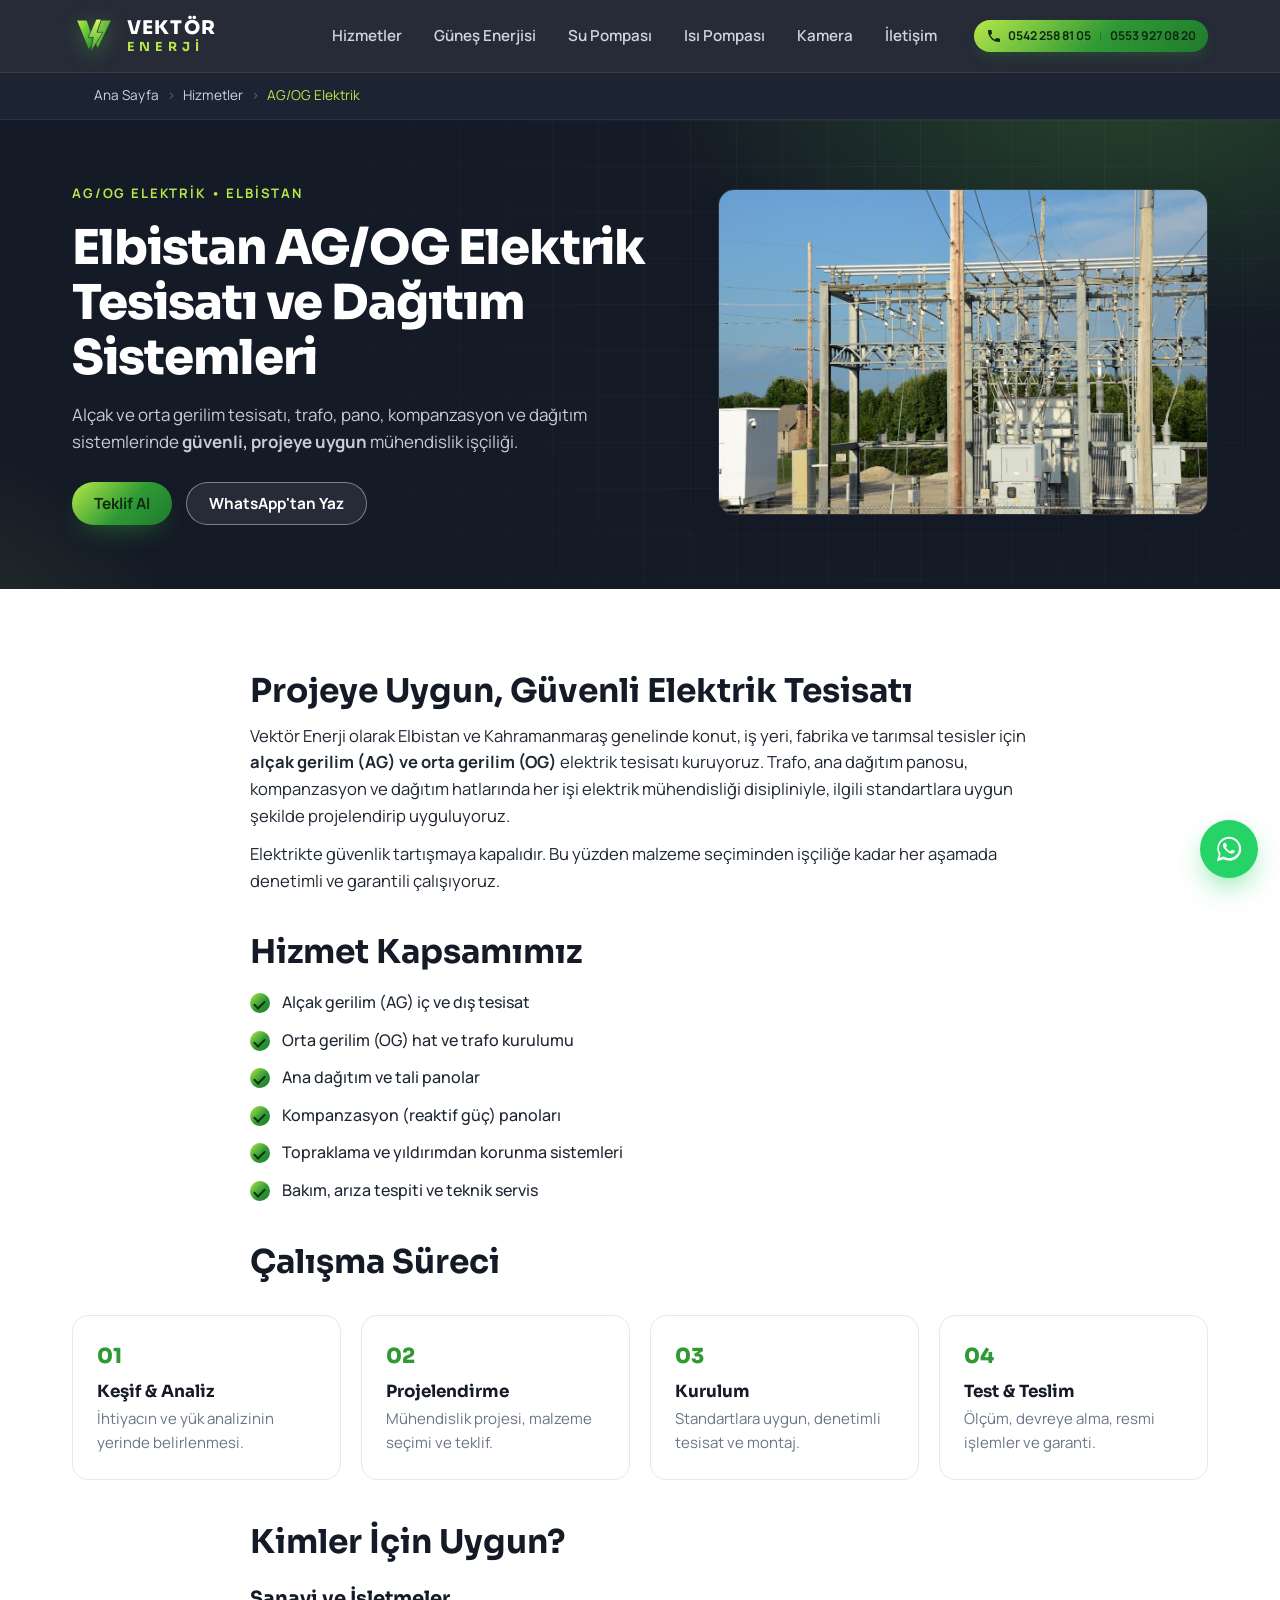
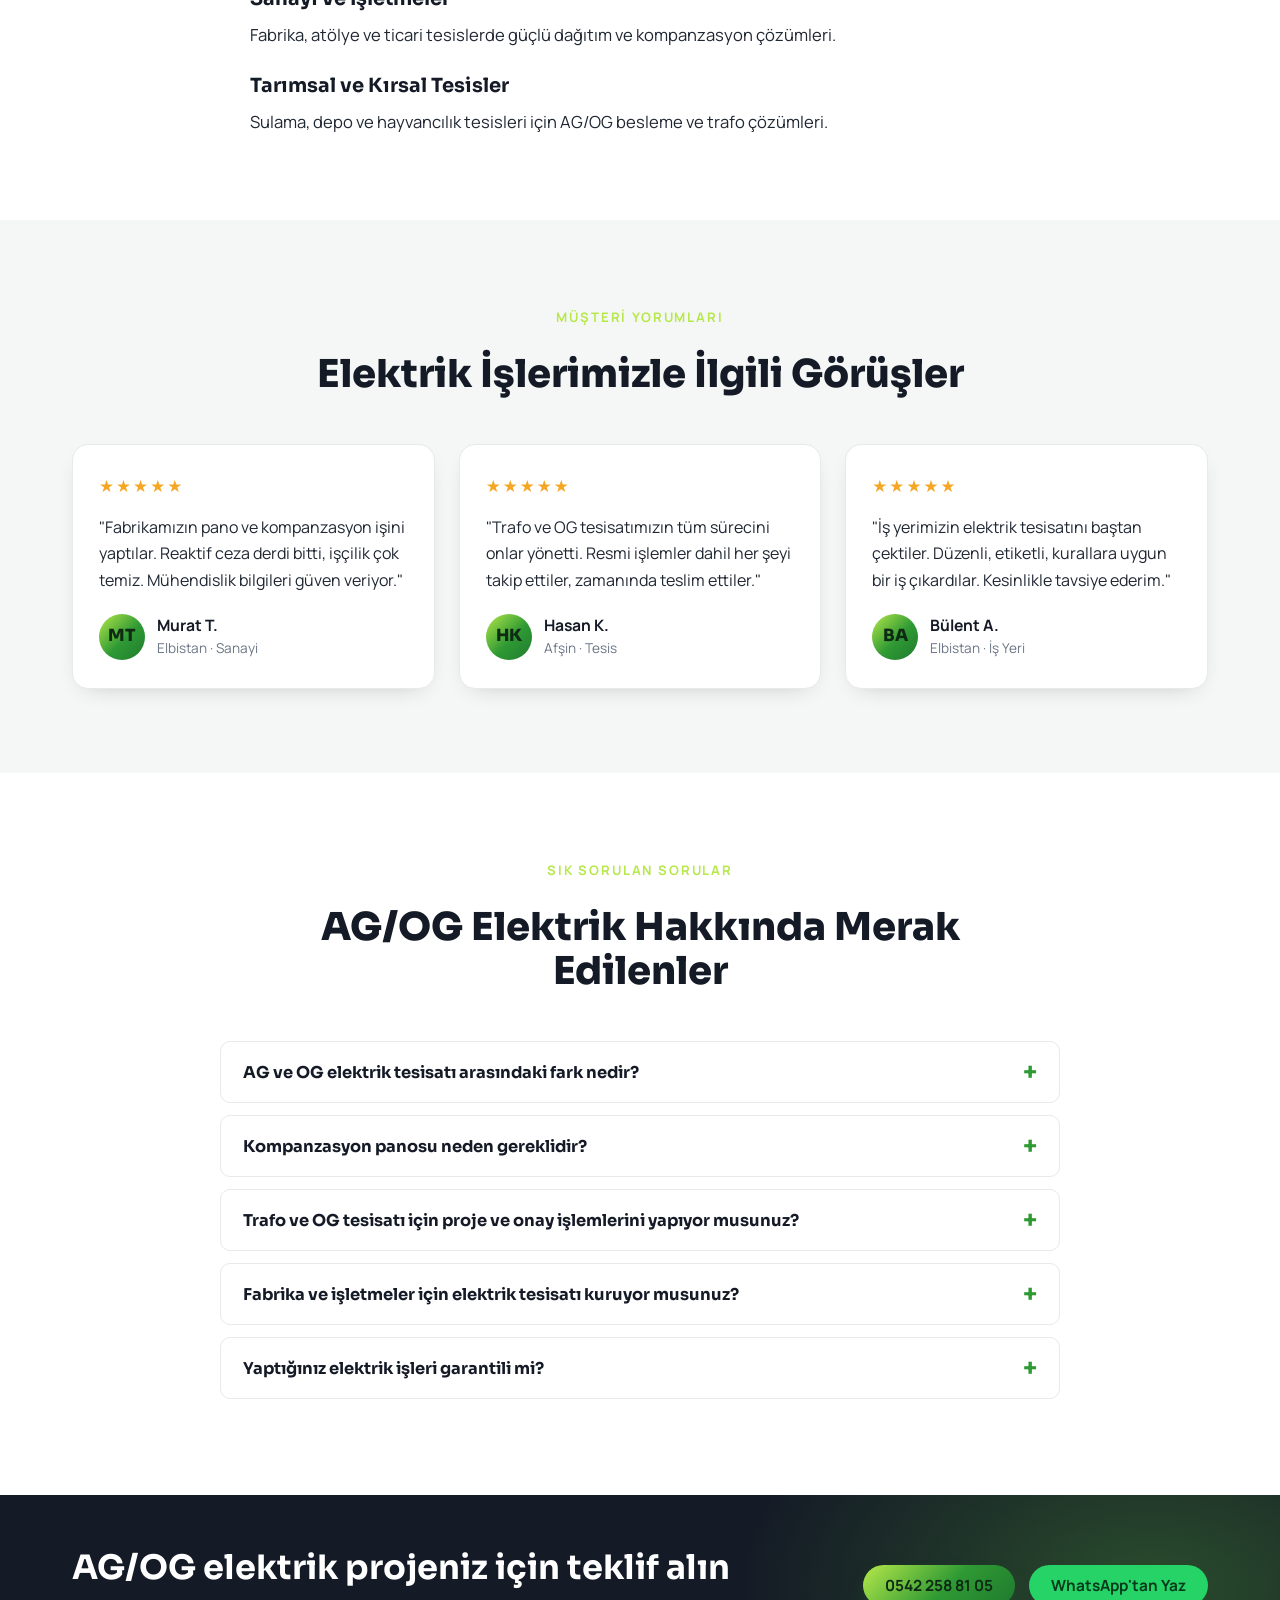
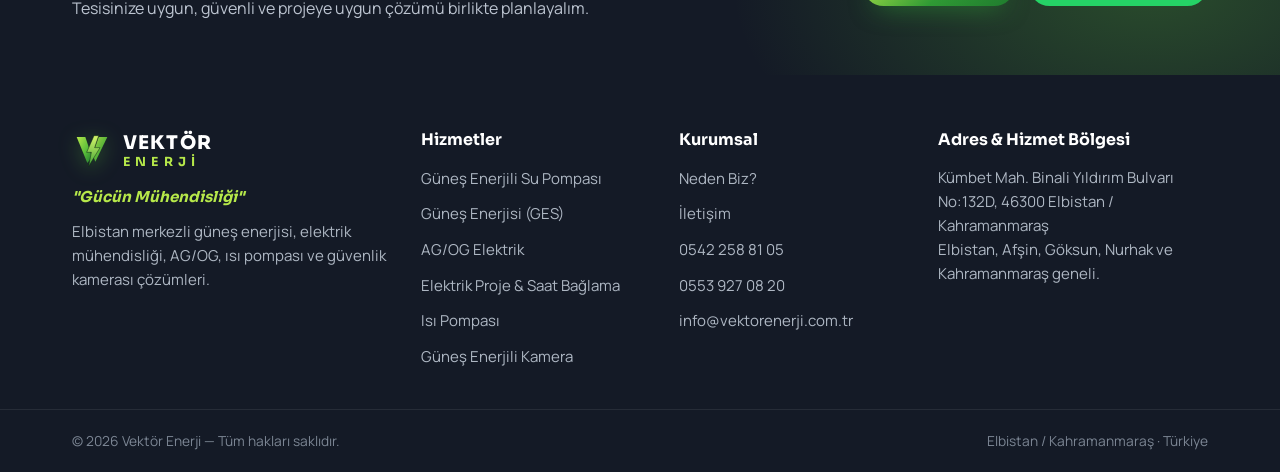
==== ag-og-elektrik-elbistan.html @ 32f835ba "Initial commit" ====
<!DOCTYPE html>
<html lang="tr">
<head>
<meta charset="UTF-8" />
<meta name="viewport" content="width=device-width, initial-scale=1.0" />
<meta name="theme-color" content="#141a26" />

<!-- Primary SEO -->
<title>Elbistan AG/OG Elektrik Tesisatı | Trafo, Pano, Kompanzasyon | Vektör Enerji</title>
<meta name="description" content="Elbistan'da AG/OG (alçak ve orta gerilim) elektrik tesisatı, trafo, pano, kompanzasyon ve dağıtım sistemleri kurulumu. Projeye uygun, güvenli ve denetimli mühendislik işçiliği ☎ 0542 258 81 05" />
<meta name="keywords" content="Elbistan AG OG elektrik, orta gerilim Elbistan, alçak gerilim tesisat, trafo kurulumu Elbistan, kompanzasyon panosu, elektrik panosu Elbistan, Kahramanmaraş elektrik tesisat, dağıtım sistemleri" />
<meta name="robots" content="index, follow, max-image-preview:large" />
<link rel="canonical" href="https://www.vektorenerji.com.tr/ag-og-elektrik-elbistan.html" />

<!-- Geo / Local SEO -->
<meta name="geo.region" content="TR-46" />
<meta name="geo.placename" content="Elbistan, Kahramanmaraş" />
<meta name="geo.position" content="38.2055;37.1959" />
<meta name="ICBM" content="38.2055, 37.1959" />

<!-- Open Graph -->
<meta property="og:type" content="website" />
<meta property="og:locale" content="tr_TR" />
<meta property="og:site_name" content="Vektör Enerji" />
<meta property="og:title" content="Elbistan AG/OG Elektrik Tesisatı | Vektör Enerji" />
<meta property="og:description" content="Alçak ve orta gerilim tesisatı, trafo, pano, kompanzasyon ve dağıtım sistemlerinde güvenli, projeye uygun mühendislik çözümleri — Elbistan." />
<meta property="og:url" content="https://www.vektorenerji.com.tr/ag-og-elektrik-elbistan.html" />
<meta property="og:image" content="https://www.vektorenerji.com.tr/assets/hizmet-agog-elektrik.jpg" />

<!-- Twitter -->
<meta name="twitter:card" content="summary_large_image" />
<meta name="twitter:title" content="Elbistan AG/OG Elektrik Tesisatı | Vektör Enerji" />
<meta name="twitter:description" content="Trafo, pano, kompanzasyon ve dağıtım sistemlerinde güvenli, projeye uygun kurulum." />
<meta name="twitter:image" content="https://www.vektorenerji.com.tr/assets/hizmet-agog-elektrik.jpg" />

<link rel="icon" type="image/svg+xml" href="assets/favicon.svg" />
<link rel="apple-touch-icon" href="assets/favicon.svg" />
<link rel="manifest" href="site.webmanifest" />

<!-- Fonts -->
<link rel="preconnect" href="https://fonts.googleapis.com" />
<link rel="preconnect" href="https://fonts.gstatic.com" crossorigin />
<link href="https://fonts.googleapis.com/css2?family=Manrope:wght@400;500;600;700;800&family=Sora:wght@600;700;800&display=swap" rel="stylesheet" />

<link rel="stylesheet" href="styles.css" />

<!-- Structured Data: Service -->
<script type="application/ld+json">
{
  "@context": "https://schema.org",
  "@type": "Service",
  "serviceType": "AG/OG Elektrik Tesisatı ve Dağıtım Sistemleri",
  "name": "Elbistan AG/OG Elektrik Sistemleri",
  "description": "Alçak ve orta gerilim elektrik tesisatı, trafo, pano, kompanzasyon ve dağıtım sistemlerinde projeye uygun, güvenli ve denetimli kurulum.",
  "url": "https://www.vektorenerji.com.tr/ag-og-elektrik-elbistan.html",
  "areaServed": [
    { "@type": "City", "name": "Elbistan" },
    { "@type": "City", "name": "Afşin" },
    { "@type": "City", "name": "Göksun" },
    { "@type": "AdministrativeArea", "name": "Kahramanmaraş" }
  ],
  "provider": {
    "@type": "ElectricalContractor",
    "name": "Vektör Enerji",
    "telephone": "+905422588105",
    "url": "https://www.vektorenerji.com.tr/",
    "address": {
      "@type": "PostalAddress",
      "streetAddress": "Kümbet Mah. Binali Yıldırım Bulvarı No:132D",
      "addressLocality": "Elbistan",
      "addressRegion": "Kahramanmaraş",
      "postalCode": "46300",
      "addressCountry": "TR"
    }
  }
}
</script>

<!-- Structured Data: Breadcrumb -->
<script type="application/ld+json">
{
  "@context": "https://schema.org",
  "@type": "BreadcrumbList",
  "itemListElement": [
    { "@type": "ListItem", "position": 1, "name": "Ana Sayfa", "item": "https://www.vektorenerji.com.tr/" },
    { "@type": "ListItem", "position": 2, "name": "Hizmetler", "item": "https://www.vektorenerji.com.tr/#hizmetler" },
    { "@type": "ListItem", "position": 3, "name": "AG/OG Elektrik", "item": "https://www.vektorenerji.com.tr/ag-og-elektrik-elbistan.html" }
  ]
}
</script>

<!-- Structured Data: FAQPage -->
<script type="application/ld+json">
{
  "@context": "https://schema.org",
  "@type": "FAQPage",
  "mainEntity": [
    {
      "@type": "Question",
      "name": "AG ve OG elektrik tesisatı arasındaki fark nedir?",
      "acceptedAnswer": { "@type": "Answer", "text": "AG (alçak gerilim) genellikle bina içi ve son kullanıcıya kadar olan tesisatı, OG (orta gerilim) ise trafo ve dağıtım hatları gibi daha yüksek gerilimli sistemleri kapsar. Vektör Enerji her iki alanda da projeye uygun, mevzuata uygun kurulum yapar." }
    },
    {
      "@type": "Question",
      "name": "Kompanzasyon panosu neden gereklidir?",
      "acceptedAnswer": { "@type": "Answer", "text": "Kompanzasyon panosu, reaktif enerji tüketimini düşürerek ceza faturasını önler ve tesisin elektrik verimliliğini artırır. İşletmeler için hem yasal zorunluluk hem de maliyet avantajı sağlar." }
    },
    {
      "@type": "Question",
      "name": "Trafo ve OG tesisatı için proje ve onay işlemlerini yapıyor musunuz?",
      "acceptedAnswer": { "@type": "Answer", "text": "Evet. Mühendislik projesinden malzeme seçimine, kurulumdan resmi onay süreçlerine kadar AG/OG işlerini anahtar teslim olarak yönetiyoruz." }
    },
    {
      "@type": "Question",
      "name": "Fabrika ve işletmeler için elektrik tesisatı kuruyor musunuz?",
      "acceptedAnswer": { "@type": "Answer", "text": "Evet. Fabrika, atölye, tarımsal tesis ve ticari işletmeler için alçak/orta gerilim tesisatı, ana dağıtım panoları ve kompanzasyon sistemlerini projeye uygun şekilde kuruyoruz." }
    },
    {
      "@type": "Question",
      "name": "Yaptığınız elektrik işleri garantili mi?",
      "acceptedAnswer": { "@type": "Answer", "text": "Evet. Tüm işlerimiz ilgili standartlara uygun, denetimli ve garantilidir. Kurulum sonrası periyodik bakım ve teknik servis desteği de sağlıyoruz." }
    }
  ]
}
</script>
</head>
<body>

<a class="skip-link" href="#main">İçeriğe geç</a>

<header class="site-header" id="top">
  <div class="container header-inner">
    <a href="index.html" class="brand" aria-label="Vektör Enerji ana sayfa">
      <img src="assets/logo.svg" alt="Vektör Enerji logo" class="brand-logo" width="44" height="44" />
      <span class="brand-text"><strong>VEKTÖR</strong><span class="brand-accent">ENERJİ</span></span>
    </a>
    <nav class="main-nav" id="nav" aria-label="Ana menü">
      <a href="index.html#hizmetler">Hizmetler</a>
      <a href="gunes-enerjisi-elbistan.html">Güneş Enerjisi</a>
      <a href="gunes-enerjili-su-pompasi-elbistan.html">Su Pompası</a>
      <a href="isi-pompasi-elbistan.html">Isı Pompası</a>
      <a href="gunes-enerjili-kamera-elbistan.html">Kamera</a>
      <a href="index.html#iletisim">İletişim</a>
    </nav>
    <div class="header-phones" aria-label="Telefon numaraları">
      <svg viewBox="0 0 24 24" width="16" height="16" aria-hidden="true"><path fill="currentColor" d="M6.6 10.8c1.4 2.8 3.8 5.1 6.6 6.6l2.2-2.2c.3-.3.7-.4 1-.2 1.2.4 2.4.6 3.7.6.6 0 1 .4 1 1V20c0 .6-.4 1-1 1C10.5 21 3 13.5 3 4c0-.6.4-1 1-1h3.5c.6 0 1 .4 1 1 0 1.3.2 2.5.6 3.7.1.4 0 .8-.3 1z"/></svg>
      <a href="tel:+905422588105">0542 258 81 05</a>
      <span class="phone-sep">|</span>
      <a href="tel:+905539270820">0553 927 08 20</a>
    </div>
    <button class="nav-toggle" id="navToggle" aria-label="Menüyü aç/kapat" aria-expanded="false" aria-controls="nav">
      <span></span><span></span><span></span>
    </button>
  </div>
</header>

<nav class="breadcrumb" aria-label="Sayfa yolu">
  <div class="container">
    <ol>
      <li><a href="index.html">Ana Sayfa</a></li>
      <li><a href="index.html#hizmetler">Hizmetler</a></li>
      <li><span aria-current="page">AG/OG Elektrik</span></li>
    </ol>
  </div>
</nav>

<main id="main">

  <section class="page-hero">
    <div class="hero-bg" aria-hidden="true"></div>
    <div class="container page-hero-inner">
      <div>
        <span class="eyebrow">AG/OG Elektrik • Elbistan</span>
        <h1>Elbistan AG/OG Elektrik Tesisatı ve Dağıtım Sistemleri</h1>
        <p class="lead">Alçak ve orta gerilim tesisatı, trafo, pano, kompanzasyon ve dağıtım sistemlerinde <strong>güvenli, projeye uygun</strong> mühendislik işçiliği.</p>
        <div class="page-hero-actions">
          <a href="index.html#iletisim" class="btn btn-primary">Teklif Al</a>
          <a href="https://wa.me/905422588105" class="btn btn-ghost" target="_blank" rel="noopener">WhatsApp'tan Yaz</a>
        </div>
      </div>
      <div class="page-hero-media">
        <img src="assets/hizmet-agog-elektrik.jpg" alt="Elbistan AG/OG elektrik sistemleri, trafo ve dağıtım hatları" width="600" height="420" loading="eager" />
      </div>
    </div>
  </section>

  <section class="section">
    <div class="container">
      <article class="prose">
        <h2>Projeye Uygun, Güvenli Elektrik Tesisatı</h2>
        <p>Vektör Enerji olarak Elbistan ve Kahramanmaraş genelinde konut, iş yeri, fabrika ve tarımsal tesisler için <strong>alçak gerilim (AG) ve orta gerilim (OG)</strong> elektrik tesisatı kuruyoruz. Trafo, ana dağıtım panosu, kompanzasyon ve dağıtım hatlarında her işi elektrik mühendisliği disipliniyle, ilgili standartlara uygun şekilde projelendirip uyguluyoruz.</p>
        <p>Elektrikte güvenlik tartışmaya kapalıdır. Bu yüzden malzeme seçiminden işçiliğe kadar her aşamada denetimli ve garantili çalışıyoruz.</p>

        <h2>Hizmet Kapsamımız</h2>
        <ul>
          <li>Alçak gerilim (AG) iç ve dış tesisat</li>
          <li>Orta gerilim (OG) hat ve trafo kurulumu</li>
          <li>Ana dağıtım ve tali panolar</li>
          <li>Kompanzasyon (reaktif güç) panoları</li>
          <li>Topraklama ve yıldırımdan korunma sistemleri</li>
          <li>Bakım, arıza tespiti ve teknik servis</li>
        </ul>

        <h2>Çalışma Süreci</h2>
      </article>

      <div class="container" style="padding:0">
        <div class="steps">
          <div class="step"><span class="step-num">01</span><h3>Keşif & Analiz</h3><p>İhtiyacın ve yük analizinin yerinde belirlenmesi.</p></div>
          <div class="step"><span class="step-num">02</span><h3>Projelendirme</h3><p>Mühendislik projesi, malzeme seçimi ve teklif.</p></div>
          <div class="step"><span class="step-num">03</span><h3>Kurulum</h3><p>Standartlara uygun, denetimli tesisat ve montaj.</p></div>
          <div class="step"><span class="step-num">04</span><h3>Test & Teslim</h3><p>Ölçüm, devreye alma, resmi işlemler ve garanti.</p></div>
        </div>
      </div>

      <article class="prose" style="margin-top:44px">
        <h2>Kimler İçin Uygun?</h2>
        <h3>Sanayi ve İşletmeler</h3>
        <p>Fabrika, atölye ve ticari tesislerde güçlü dağıtım ve kompanzasyon çözümleri.</p>
        <h3>Tarımsal ve Kırsal Tesisler</h3>
        <p>Sulama, depo ve hayvancılık tesisleri için AG/OG besleme ve trafo çözümleri.</p>
      </article>
    </div>
  </section>

  <section class="section section-alt">
    <div class="container">
      <header class="section-head">
        <span class="eyebrow">Müşteri Yorumları</span>
        <h2>Elektrik İşlerimizle İlgili Görüşler</h2>
      </header>
      <div class="reviews-grid">
        <div class="review-card">
          <div class="review-stars" aria-label="5 üzerinden 5 yıldız">★★★★★</div>
          <p class="review-text">"Fabrikamızın pano ve kompanzasyon işini yaptılar. Reaktif ceza derdi bitti, işçilik çok temiz. Mühendislik bilgileri güven veriyor."</p>
          <div class="review-author"><span class="review-avatar">MT</span><div><div class="review-name">Murat T.</div><div class="review-role">Elbistan · Sanayi</div></div></div>
        </div>
        <div class="review-card">
          <div class="review-stars" aria-label="5 üzerinden 5 yıldız">★★★★★</div>
          <p class="review-text">"Trafo ve OG tesisatımızın tüm sürecini onlar yönetti. Resmi işlemler dahil her şeyi takip ettiler, zamanında teslim ettiler."</p>
          <div class="review-author"><span class="review-avatar">HK</span><div><div class="review-name">Hasan K.</div><div class="review-role">Afşin · Tesis</div></div></div>
        </div>
        <div class="review-card">
          <div class="review-stars" aria-label="5 üzerinden 5 yıldız">★★★★★</div>
          <p class="review-text">"İş yerimizin elektrik tesisatını baştan çektiler. Düzenli, etiketli, kurallara uygun bir iş çıkardılar. Kesinlikle tavsiye ederim."</p>
          <div class="review-author"><span class="review-avatar">BA</span><div><div class="review-name">Bülent A.</div><div class="review-role">Elbistan · İş Yeri</div></div></div>
        </div>
      </div>
    </div>
  </section>

  <section class="section">
    <div class="container">
      <header class="section-head">
        <span class="eyebrow">Sık Sorulan Sorular</span>
        <h2>AG/OG Elektrik Hakkında Merak Edilenler</h2>
      </header>
      <div class="faq">
        <div class="faq-item">
          <button class="faq-q" aria-expanded="false">AG ve OG elektrik tesisatı arasındaki fark nedir?</button>
          <div class="faq-a"><p>AG (alçak gerilim) genellikle bina içi ve son kullanıcıya kadar olan tesisatı, OG (orta gerilim) ise trafo ve dağıtım hatları gibi daha yüksek gerilimli sistemleri kapsar. Vektör Enerji her iki alanda da projeye uygun, mevzuata uygun kurulum yapar.</p></div>
        </div>
        <div class="faq-item">
          <button class="faq-q" aria-expanded="false">Kompanzasyon panosu neden gereklidir?</button>
          <div class="faq-a"><p>Kompanzasyon panosu, reaktif enerji tüketimini düşürerek ceza faturasını önler ve tesisin elektrik verimliliğini artırır. İşletmeler için hem yasal zorunluluk hem de maliyet avantajı sağlar.</p></div>
        </div>
        <div class="faq-item">
          <button class="faq-q" aria-expanded="false">Trafo ve OG tesisatı için proje ve onay işlemlerini yapıyor musunuz?</button>
          <div class="faq-a"><p>Evet. Mühendislik projesinden malzeme seçimine, kurulumdan resmi onay süreçlerine kadar AG/OG işlerini anahtar teslim olarak yönetiyoruz.</p></div>
        </div>
        <div class="faq-item">
          <button class="faq-q" aria-expanded="false">Fabrika ve işletmeler için elektrik tesisatı kuruyor musunuz?</button>
          <div class="faq-a"><p>Evet. Fabrika, atölye, tarımsal tesis ve ticari işletmeler için alçak/orta gerilim tesisatı, ana dağıtım panoları ve kompanzasyon sistemlerini projeye uygun şekilde kuruyoruz.</p></div>
        </div>
        <div class="faq-item">
          <button class="faq-q" aria-expanded="false">Yaptığınız elektrik işleri garantili mi?</button>
          <div class="faq-a"><p>Evet. Tüm işlerimiz ilgili standartlara uygun, denetimli ve garantilidir. Kurulum sonrası periyodik bakım ve teknik servis desteği de sağlıyoruz.</p></div>
        </div>
      </div>
    </div>
  </section>

  <section class="cta-band">
    <div class="container cta-inner">
      <div>
        <h2>AG/OG elektrik projeniz için teklif alın</h2>
        <p>Tesisinize uygun, güvenli ve projeye uygun çözümü birlikte planlayalım.</p>
      </div>
      <div class="cta-actions">
        <a href="tel:+905422588105" class="btn btn-primary">0542 258 81 05</a>
        <a href="https://wa.me/905422588105" class="btn btn-wa" target="_blank" rel="noopener">WhatsApp'tan Yaz</a>
      </div>
    </div>
  </section>

</main>

<footer class="site-footer">
  <div class="container footer-grid">
    <div class="footer-brand">
      <a href="index.html" class="brand">
        <img src="assets/logo.svg" alt="Vektör Enerji logo" class="brand-logo" width="40" height="40" />
        <span class="brand-text"><strong>VEKTÖR</strong><span class="brand-accent">ENERJİ</span></span>
      </a>
      <p class="footer-slogan">"Gücün Mühendisliği"</p>
      <p>Elbistan merkezli güneş enerjisi, elektrik mühendisliği, AG/OG, ısı pompası ve güvenlik kamerası çözümleri.</p>
    </div>
    <div class="footer-col">
      <h4>Hizmetler</h4>
      <ul>
        <li><a href="gunes-enerjili-su-pompasi-elbistan.html">Güneş Enerjili Su Pompası</a></li>
        <li><a href="gunes-enerjisi-elbistan.html">Güneş Enerjisi (GES)</a></li>
        <li><a href="ag-og-elektrik-elbistan.html">AG/OG Elektrik</a></li>
        <li><a href="elektrik-proje-cizimi-elbistan.html">Elektrik Proje & Saat Bağlama</a></li>
        <li><a href="isi-pompasi-elbistan.html">Isı Pompası</a></li>
        <li><a href="gunes-enerjili-kamera-elbistan.html">Güneş Enerjili Kamera</a></li>
      </ul>
    </div>
    <div class="footer-col">
      <h4>Kurumsal</h4>
      <ul>
        <li><a href="index.html#neden-biz">Neden Biz?</a></li>
        <li><a href="index.html#iletisim">İletişim</a></li>
        <li><a href="tel:+905422588105">0542 258 81 05</a></li>
        <li><a href="tel:+905539270820">0553 927 08 20</a></li>
        <li><a href="mailto:info@vektorenerji.com.tr">info@vektorenerji.com.tr</a></li>
      </ul>
    </div>
    <div class="footer-col">
      <h4>Adres & Hizmet Bölgesi</h4>
      <p>Kümbet Mah. Binali Yıldırım Bulvarı No:132D, 46300 Elbistan / Kahramanmaraş</p>
      <p>Elbistan, Afşin, Göksun, Nurhak ve Kahramanmaraş geneli.</p>
    </div>
  </div>
  <div class="footer-bottom">
    <div class="container">
      <p>© <span id="year"></span> Vektör Enerji — Tüm hakları saklıdır.</p>
      <p>Elbistan / Kahramanmaraş · Türkiye</p>
    </div>
  </div>
</footer>

<a href="https://wa.me/905422588105" class="wa-float" target="_blank" rel="noopener" aria-label="WhatsApp ile iletişime geç">
  <svg viewBox="0 0 32 32" width="30" height="30" aria-hidden="true"><path fill="#fff" d="M16 3C9 3 3.5 8.5 3.5 15.5c0 2.3.6 4.4 1.7 6.3L3 29l7.4-2.1c1.8 1 3.9 1.5 6.1 1.5 7 0 12.5-5.5 12.5-12.5S23 3 16 3zm0 22.7c-1.9 0-3.7-.5-5.3-1.5l-.4-.2-4.4 1.2 1.2-4.3-.3-.4c-1-1.6-1.6-3.5-1.6-5.5C5.4 9.6 10.1 5 16 5s10.6 4.6 10.6 10.5S21.9 25.7 16 25.7zm5.8-7.8c-.3-.2-1.9-.9-2.2-1-.3-.1-.5-.2-.7.2-.2.3-.8 1-1 1.2-.2.2-.4.2-.7.1-.3-.2-1.4-.5-2.6-1.6-1-.9-1.6-1.9-1.8-2.3-.2-.3 0-.5.1-.7l.5-.6c.2-.2.2-.3.3-.5.1-.2 0-.4 0-.6 0-.2-.7-1.7-1-2.3-.3-.6-.5-.5-.7-.5h-.6c-.2 0-.5.1-.8.4-.3.3-1 1-1 2.5s1.1 2.9 1.2 3.1c.2.2 2.1 3.3 5.2 4.6 2.6 1.1 3.1.9 3.7.8.6-.1 1.9-.8 2.2-1.5.3-.7.3-1.4.2-1.5-.1-.2-.3-.2-.6-.4z"/></svg>
</a>

<script src="script.js" defer></script>
</body>
</html>
---- styles.css ----
/* ===== Vektör Enerji — Kurumsal Web Sitesi ===== */
:root{
  --green-1:#b6e84a;   /* lime */
  --green-2:#5bbf3a;
  --green-3:#2f9a34;
  --green-4:#1f7a2e;   /* deep */
  --ink:#141a26;       /* dark navy/charcoal */
  --ink-2:#1c2433;
  --ink-3:#27303f;
  --muted:#6b7585;
  --text:#1f2733;
  --bg:#ffffff;
  --bg-soft:#f5f7f6;
  --line:#e6eae8;
  --white:#ffffff;
  --radius:16px;
  --radius-sm:10px;
  --shadow:0 18px 50px -22px rgba(20,26,38,.35);
  --shadow-sm:0 8px 24px -14px rgba(20,26,38,.3);
  --grad:linear-gradient(135deg,var(--green-1),var(--green-3) 55%,var(--green-4));
  --max:1180px;
  --t:.25s cubic-bezier(.4,0,.2,1);
}

*{box-sizing:border-box;margin:0;padding:0}
html{scroll-behavior:smooth;scroll-padding-top:84px;-webkit-text-size-adjust:100%}
body{
  font-family:'Manrope',system-ui,-apple-system,Segoe UI,Roboto,sans-serif;
  color:var(--text);background:var(--bg);line-height:1.6;
  -webkit-font-smoothing:antialiased;overflow-x:hidden;
}
h1,h2,h3,h4{font-family:'Sora','Manrope',sans-serif;line-height:1.15;color:var(--ink);font-weight:700}
img{max-width:100%;display:block}
a{color:inherit;text-decoration:none}
.container{width:100%;max-width:var(--max);margin:0 auto;padding:0 22px}
.grad{background:var(--grad);-webkit-background-clip:text;background-clip:text;color:transparent}

.skip-link{position:absolute;left:-999px;top:0;background:var(--ink);color:#fff;padding:10px 16px;z-index:1000;border-radius:0 0 8px 0}
.skip-link:focus{left:0}

/* ===== Buttons ===== */
.btn{
  display:inline-flex;align-items:center;justify-content:center;gap:8px;
  font-weight:700;font-size:.96rem;padding:13px 22px;border-radius:999px;
  cursor:pointer;border:0;transition:transform var(--t),box-shadow var(--t),background var(--t);
  white-space:nowrap;line-height:1;
}
.btn:hover{transform:translateY(-2px)}
.btn-primary{background:var(--grad);color:#0e2b14;box-shadow:0 12px 26px -12px rgba(47,154,52,.7)}
.btn-primary:hover{box-shadow:0 16px 32px -12px rgba(47,154,52,.85)}
.btn-ghost{background:rgba(255,255,255,.08);color:#fff;border:1.5px solid rgba(255,255,255,.4)}
.btn-ghost:hover{background:rgba(255,255,255,.16)}
.btn-ghost-dark{background:transparent;color:var(--ink);border:1.5px solid var(--line)}
.btn-ghost-dark:hover{border-color:var(--green-3);color:var(--green-4)}
.btn-wa{background:#25d366;color:#073b1c}
.btn-block{width:100%}
.btn-phone{background:var(--grad);color:#0e2b14;padding:11px 18px;font-size:.9rem}

/* ===== Header ===== */
.site-header{
  position:sticky;top:0;z-index:100;background:rgba(20,26,38,.92);
  backdrop-filter:saturate(140%) blur(12px);border-bottom:1px solid rgba(255,255,255,.08);
}
.header-inner{display:flex;align-items:center;gap:18px;height:72px}
.brand{display:flex;align-items:center;gap:11px}
.brand-logo{filter:drop-shadow(0 4px 10px rgba(91,191,58,.35))}
.brand-text{display:flex;flex-direction:column;line-height:1;font-family:'Sora',sans-serif}
.brand-text strong{color:#fff;font-size:1.18rem;letter-spacing:.06em;font-weight:800}
.brand-accent{color:var(--green-1);font-size:.78rem;letter-spacing:.42em;font-weight:700;margin-top:3px}
.main-nav{display:flex;gap:6px;margin-left:auto}
.main-nav a{color:#cdd4df;padding:9px 13px;border-radius:8px;font-weight:600;font-size:.95rem;transition:color var(--t),background var(--t)}
.main-nav a:hover{color:#fff;background:rgba(255,255,255,.08)}
.header-phones {
  display: inline-flex;
  align-items: center;
  gap: 6px;
  background: var(--grad);
  color: #0e2b14;
  padding: 8px 12px;
  border-radius: 999px;
  font-weight: 700;
  font-size: 0.76rem;
  line-height: 1.2;
  margin-left: 6px;
  box-shadow: 0 6px 16px -6px rgba(47, 154, 52, 0.4);
  animation: pulse-lime 2s infinite;
  transition: transform var(--t);
  white-space: nowrap;
}
.header-phones:hover {
  animation: none;
  transform: translateY(-2px);
}
.header-phones svg {
  flex-shrink: 0;
  color: #0e2b14;
}
.header-phones a {
  color: #0e2b14;
  transition: opacity 0.2s;
}
.header-phones a:hover {
  opacity: 0.7;
}
.header-phones .phone-sep {
  opacity: 0.35;
  font-weight: 400;
  margin: 0 2px;
}
.nav-toggle{display:none;flex-direction:column;gap:5px;background:none;border:0;cursor:pointer;padding:8px;margin-left:auto}
.nav-toggle span{width:26px;height:3px;background:#fff;border-radius:3px;transition:var(--t)}
.nav-toggle.open span:nth-child(1){transform:translateY(8px) rotate(45deg)}
.nav-toggle.open span:nth-child(2){opacity:0}
.nav-toggle.open span:nth-child(3){transform:translateY(-8px) rotate(-45deg)}

/* ===== Hero ===== */
.hero{position:relative;background:var(--ink);color:#fff;overflow:hidden}
.hero-bg{position:absolute;inset:0;background:
  radial-gradient(900px 500px at 85% -10%,rgba(91,191,58,.28),transparent 60%),
  radial-gradient(700px 500px at -10% 110%,rgba(182,232,74,.16),transparent 55%);
  z-index:0}
.hero-bg::after{content:"";position:absolute;inset:0;
  background-image:linear-gradient(rgba(255,255,255,.04) 1px,transparent 1px),linear-gradient(90deg,rgba(255,255,255,.04) 1px,transparent 1px);
  background-size:46px 46px;mask:radial-gradient(circle at 70% 30%,#000,transparent 75%)}
.hero-inner{position:relative;z-index:1;display:grid;grid-template-columns:1.15fr .85fr;gap:48px;align-items:center;padding:74px 22px 84px}
.eyebrow{display:inline-block;color:var(--green-1);font-weight:700;font-size:.82rem;letter-spacing:.14em;text-transform:uppercase;margin-bottom:16px}
.hero h1{font-size:clamp(2rem,4.6vw,3.4rem);font-weight:800;color:#fff;letter-spacing:-.02em}
.hero .lead{margin-top:18px;font-size:1.08rem;color:#c5cdd9;max-width:620px}
.hero-actions{display:flex;gap:14px;margin-top:28px;flex-wrap:wrap}
.hero-trust{list-style:none;display:flex;gap:26px;margin-top:38px;flex-wrap:wrap}
.hero-trust li{display:flex;flex-direction:column}
.hero-trust strong{color:var(--green-1);font-size:1.15rem;font-family:'Sora',sans-serif}
.hero-trust span{color:#9aa4b2;font-size:.86rem}
/* ===== Hero Card with Rotating Border ===== */
.hero-card {
  position: relative;
  padding: 4px; /* border thickness */
  border-radius: calc(var(--radius) + 4px);
  overflow: hidden;
  z-index: 1;
  background: rgba(255, 255, 255, 0.03);
  box-shadow: 0 20px 40px -20px rgba(182, 232, 74, 0.25), var(--shadow);
}
.hero-card::before {
  content: "";
  position: absolute;
  z-index: -2;
  left: -50%;
  top: -50%;
  width: 200%;
  height: 200%;
  background: conic-gradient(
    transparent,
    transparent 50%,
    var(--green-1) 80%,
    var(--green-2) 100%
  );
  animation: border-rotate 4s linear infinite;
}
.hero-card::after {
  content: "";
  position: absolute;
  z-index: -1;
  left: 4px;
  top: 4px;
  width: calc(100% - 8px);
  height: calc(100% - 8px);
  background: var(--ink); /* matches hero section background */
  border-radius: var(--radius);
}
.hero-card img {
  display: block;
  width: 100%;
  height: auto;
  aspect-ratio: 727/671;
  object-fit: cover;
  border-radius: var(--radius);
  border: none;
  transition: transform 0.5s ease;
}
.hero-card:hover img {
  transform: scale(1.02);
}
@keyframes border-rotate {
  100% {
    transform: rotate(360deg);
  }
}


/* ===== Values ===== */
.values{background:var(--ink-2);padding:0}
.values-grid{display:grid;grid-template-columns:repeat(3,1fr);gap:0}
.value{padding:34px 26px;text-align:center;color:#fff;border-left:1px solid rgba(255,255,255,.07)}
.value:first-child{border-left:0}
.value svg{width:38px;height:38px;color:var(--green-1);margin-bottom:12px}
.value h3{color:#fff;font-size:1.15rem}
.value p{color:#a7b0be;font-size:.94rem;margin-top:6px}

/* ===== Sections ===== */
.section{padding:84px 0}
.section-alt{background:var(--bg-soft)}
.section-head{max-width:740px;margin:0 auto 48px;text-align:center}
.section-head h2{font-size:clamp(1.6rem,3.4vw,2.4rem);font-weight:800;margin-top:8px}
.section-head p{color:var(--muted);margin-top:14px;font-size:1.04rem}

/* ===== Cards ===== */
.cards{display:grid;grid-template-columns:repeat(3,1fr);gap:24px}
.card{
  background:var(--white);border:1px solid var(--line);border-radius:var(--radius);
  transition:transform var(--t),box-shadow var(--t),border-color var(--t);
  position:relative;overflow:hidden;display:flex;flex-direction:column;
}
.card:hover{transform:translateY(-6px);box-shadow:var(--shadow);border-color:transparent}
.card-media{position:relative;aspect-ratio:16/10;overflow:hidden;background:var(--ink-2)}
.card-media img{width:100%;height:100%;object-fit:cover;transition:transform .5s ease}
.card:hover .card-media img{transform:scale(1.07)}
.card-media::after{content:"";position:absolute;inset:0;background:linear-gradient(to top,rgba(20,26,38,.45),transparent 45%)}
.card-ic{position:absolute;z-index:2;bottom:14px;left:16px;width:48px;height:48px;border-radius:13px;background:var(--grad);display:grid;place-items:center;box-shadow:0 8px 20px -8px rgba(0,0,0,.6)}
.card-ic svg{width:26px;height:26px;color:#0e2b14}
.card-body{padding:22px 24px 26px;display:flex;flex-direction:column;flex:1}
.card h3{font-size:1.16rem}
.card p{color:var(--muted);margin-top:9px;font-size:.96rem;flex:1}
.card-link{display:inline-block;margin-top:16px;color:var(--green-4);font-weight:700;font-size:.95rem;align-self:flex-start}
.card-link:hover{color:var(--green-3)}
.card-feature{border-color:transparent;box-shadow:0 0 0 2px var(--green-2)}
.card-badge{position:absolute;z-index:2;top:14px;right:14px;background:var(--grad);color:#0e2b14;font-weight:800;font-size:.72rem;letter-spacing:.04em;padding:6px 11px;border-radius:999px;text-transform:uppercase;box-shadow:0 6px 16px -6px rgba(0,0,0,.4)}
/* Ürün görselleri (beyaz zeminli paket görseller) */
.split-media img.product-shot{background:#fff;padding:30px;object-fit:contain;aspect-ratio:1/1;max-width:480px;margin:0 auto}

/* ===== Split sections ===== */
.split{display:grid;grid-template-columns:1fr 1fr;gap:54px;align-items:center}
.split.reverse .split-media{order:2}
.split-media img{border-radius:var(--radius);box-shadow:var(--shadow);width:100%;height:auto;object-fit:cover}
.split-content h2{font-size:clamp(1.6rem,3.2vw,2.3rem);font-weight:800;margin-top:8px}
.split-content p{color:var(--muted);margin-top:14px;font-size:1.03rem}
.ticks{list-style:none;margin:22px 0 28px;display:grid;gap:12px}
.ticks li{position:relative;padding-left:32px;color:var(--text);font-weight:500}
.ticks li::before{content:"";position:absolute;left:0;top:3px;width:20px;height:20px;border-radius:50%;background:var(--grad)}
.ticks li::after{content:"";position:absolute;left:6px;top:8px;width:5px;height:9px;border:solid #0e2b14;border-width:0 2px 2px 0;transform:rotate(45deg)}
.accent-box{display:grid;place-items:center}
.stat-card{background:var(--ink);color:#fff;border-radius:var(--radius);padding:44px 38px;box-shadow:var(--shadow);width:100%;position:relative;overflow:hidden}
.stat-card::before{content:"";position:absolute;inset:0;background:radial-gradient(400px 280px at 110% -20%,rgba(91,191,58,.35),transparent 60%)}
.stat-card>*{position:relative}
.stat-num{font-family:'Sora',sans-serif;font-size:2.4rem;font-weight:800;background:var(--grad);-webkit-background-clip:text;background-clip:text;color:transparent;display:block}
.stat-label{color:#c5cdd9;font-weight:600;display:block;margin-top:4px}
.stat-divider{height:1px;background:rgba(255,255,255,.14);margin:22px 0}
.stat-card p{color:#aeb7c3;font-size:.98rem}

/* ===== Why ===== */
.why-grid{display:grid;grid-template-columns:repeat(4,1fr);gap:22px}
.why{padding:28px 24px;border:1px solid var(--line);border-radius:var(--radius);background:var(--white);transition:transform var(--t),box-shadow var(--t)}
.why:hover{transform:translateY(-5px);box-shadow:var(--shadow-sm)}
.why-num{font-family:'Sora',sans-serif;font-weight:800;font-size:1.4rem;color:var(--green-3)}
.why h3{font-size:1.1rem;margin:10px 0 6px}
.why p{color:var(--muted);font-size:.95rem}

/* ===== CTA band ===== */
.cta-band{background:var(--ink);color:#fff;position:relative;overflow:hidden}
.cta-band::before{content:"";position:absolute;inset:0;background:radial-gradient(700px 400px at 90% 50%,rgba(91,191,58,.3),transparent 60%)}
.cta-inner{position:relative;display:flex;align-items:center;justify-content:space-between;gap:30px;padding:54px 22px;flex-wrap:wrap}
.cta-inner h2{color:#fff;font-size:clamp(1.5rem,3vw,2.1rem)}
.cta-inner p{color:#bcc4d0;margin-top:8px}
.cta-actions{display:flex;gap:14px;flex-wrap:wrap}

/* ===== Contact ===== */
.contact-grid{display:grid;grid-template-columns:1fr 1.1fr;gap:40px;align-items:start}
.contact-list{list-style:none;display:grid;gap:22px}
.contact-list li{display:flex;gap:14px;align-items:flex-start}
.ci-ic{font-size:1.3rem;width:46px;height:46px;border-radius:12px;background:var(--bg-soft);display:grid;place-items:center;flex-shrink:0}
.contact-list a:hover{color:var(--green-4)}
.contact-cta{display:flex;gap:12px;margin-top:28px;flex-wrap:wrap}
.contact-form{background:var(--white);border:1px solid var(--line);border-radius:var(--radius);padding:30px;box-shadow:var(--shadow-sm)}
.field{margin-bottom:16px}
.field label{display:block;font-weight:600;font-size:.9rem;margin-bottom:7px;color:var(--ink)}
.field input,.field select,.field textarea{
  width:100%;padding:12px 14px;border:1.5px solid var(--line);border-radius:var(--radius-sm);
  font-family:inherit;font-size:.97rem;color:var(--text);background:#fbfcfb;transition:border-color var(--t),box-shadow var(--t);
}
.field input:focus,.field select:focus,.field textarea:focus{outline:0;border-color:var(--green-3);box-shadow:0 0 0 3px rgba(91,191,58,.15)}
.field textarea{resize:vertical}
.form-note{font-size:.82rem;color:var(--muted);text-align:center;margin-top:12px}
.map-wrap{margin-top:46px;border-radius:var(--radius);overflow:hidden;box-shadow:var(--shadow-sm);border:1px solid var(--line)}
.map-wrap iframe{display:block;filter:grayscale(.15)}

/* ===== Footer ===== */
.site-footer{background:var(--ink);color:#aeb7c3}
.footer-grid{display:grid;grid-template-columns:1.4fr 1fr 1fr 1.2fr;gap:34px;padding:56px 22px 40px}
.footer-brand .brand{margin-bottom:14px}
.footer-slogan{color:var(--green-1);font-weight:700;font-style:italic;margin-bottom:10px;font-family:'Sora',sans-serif}
.footer-brand p{font-size:.94rem;max-width:320px}
.footer-col h4{color:#fff;font-size:1rem;margin-bottom:16px}
.footer-col ul{list-style:none;display:grid;gap:10px}
.footer-col a{font-size:.94rem;transition:color var(--t)}
.footer-col a:hover{color:var(--green-1)}
.footer-col p{font-size:.94rem}
.footer-tags{margin-top:12px;font-size:.82rem;color:#7c8694}
.footer-bottom{border-top:1px solid rgba(255,255,255,.08)}
.footer-bottom .container{display:flex;justify-content:space-between;gap:14px;padding:20px 22px;flex-wrap:wrap}
.footer-bottom p{font-size:.86rem;color:#7c8694}

/* ===== WhatsApp float ===== */
.wa-float{position:fixed;right:22px;bottom:22px;width:58px;height:58px;border-radius:50%;background:#25d366;display:grid;place-items:center;box-shadow:0 12px 30px -8px rgba(37,211,102,.7);z-index:90;transition:transform var(--t)}
.wa-float:hover{transform:scale(1.08)}

/* ===== Reveal animation ===== */
.reveal{opacity:0;transform:translateY(26px);transition:opacity .6s ease,transform .6s ease}
.reveal.in{opacity:1;transform:none}

/* ===== Ticker Section ===== */
.ticker-section {
  background: var(--bg-soft);
  border-top: 1px solid var(--line);
  border-bottom: 1px solid var(--line);
  padding: 16px 0;
  overflow: hidden;
  position: relative;
  z-index: 10;
  box-shadow: 0 4px 30px rgba(20, 26, 38, 0.02);
}
.ticker-wrap {
  width: 100%;
  overflow: hidden;
  position: relative;
}
/* Fade gradients on edges using var(--bg-soft) */
.ticker-wrap::before,
.ticker-wrap::after {
  content: "";
  position: absolute;
  top: 0;
  bottom: 0;
  width: 120px;
  z-index: 5;
  pointer-events: none;
}
.ticker-wrap::before {
  left: 0;
  background: linear-gradient(to right, var(--bg-soft) 0%, rgba(245, 247, 246, 0) 100%);
}
.ticker-wrap::after {
  right: 0;
  background: linear-gradient(to left, var(--bg-soft) 0%, rgba(245, 247, 246, 0) 100%);
}
@media (max-width: 768px) {
  .ticker-wrap::before,
  .ticker-wrap::after {
    width: 50px;
  }
}
.ticker-track {
  display: flex;
  width: max-content;
  align-items: center;
  animation: ticker-slide 32s linear infinite;
}
.ticker-track:hover {
  animation-play-state: paused;
}
.ticker-group {
  display: flex;
  align-items: center;
  flex-shrink: 0;
}
.ticker-item {
  display: flex;
  align-items: center;
  gap: 10px;
  padding: 0 24px;
  font-family: 'Manrope', sans-serif;
  font-weight: 700;
  font-size: 0.96rem;
  color: var(--ink);
  white-space: nowrap;
}
.ticker-icon {
  width: 20px;
  height: 20px;
  color: #ff5e36; /* Orange-red color as in the user's reference image */
  flex-shrink: 0;
  stroke-width: 2.2px;
  transition: transform 0.25s ease;
}
.ticker-item:hover .ticker-icon {
  transform: scale(1.15);
}
.ticker-dot {
  width: 6px;
  height: 6px;
  background-color: var(--green-2);
  border-radius: 50%;
  margin: 0 10px;
  flex-shrink: 0;
  opacity: 0.8;
}

/* ===== Top Ticker (Dark Theme) ===== */
.top-ticker {
  background: #18202d; /* Sleek dark navy matching the brand colors */
  border-bottom: 1px solid rgba(255, 255, 255, 0.06);
  padding: 10px 0;
  overflow: hidden;
  position: relative;
  z-index: 10;
}
.top-ticker .ticker-wrap::before,
.top-ticker .ticker-wrap::after {
  content: "";
  position: absolute;
  top: 0;
  bottom: 0;
  width: 120px;
  z-index: 5;
  pointer-events: none;
}
.top-ticker .ticker-wrap::before {
  left: 0;
  background: linear-gradient(to right, #18202d 0%, rgba(24, 32, 45, 0) 100%);
}
.top-ticker .ticker-wrap::after {
  right: 0;
  background: linear-gradient(to left, #18202d 0%, rgba(24, 32, 45, 0) 100%);
}
@media (max-width: 768px) {
  .top-ticker .ticker-wrap::before,
  .top-ticker .ticker-wrap::after {
    width: 50px;
  }
}
.top-ticker .ticker-track {
  display: flex;
  width: max-content;
  align-items: center;
  animation: ticker-slide 36s linear infinite; /* slightly slower for easy reading */
}
.top-ticker .ticker-track:hover {
  animation-play-state: paused;
}
.top-ticker .ticker-item {
  display: flex;
  align-items: center;
  gap: 10px;
  padding: 0 20px;
  font-family: 'Manrope', sans-serif;
  font-weight: 700;
  font-size: 0.88rem; /* slightly smaller for elegant top bar */
  color: #e2e8f0; /* elegant light grey text */
  white-space: nowrap;
}
.top-ticker .ticker-icon {
  width: 18px;
  height: 18px;
  color: var(--green-1); /* lime green brand color */
  flex-shrink: 0;
  stroke-width: 2.2px;
  transition: transform 0.25s ease;
}
.top-ticker .ticker-item:hover .ticker-icon {
  transform: scale(1.15);
}
.top-ticker .ticker-dot {
  width: 5px;
  height: 5px;
  background-color: var(--green-1); /* lime green dots */
  border-radius: 50%;
  margin: 0 8px;
  flex-shrink: 0;
  opacity: 0.8;
}

@keyframes ticker-slide {
  0% {
    transform: translate3d(0, 0, 0);
  }
  100% {
    transform: translate3d(-50%, 0, 0);
  }
}

@keyframes pulse-green {
  0% {
    transform: scale(1);
    box-shadow: 0 0 0 0 rgba(37, 211, 102, 0.6);
  }
  70% {
    transform: scale(1.04);
    box-shadow: 0 0 0 10px rgba(37, 211, 102, 0);
  }
  100% {
    transform: scale(1);
    box-shadow: 0 0 0 0 rgba(37, 211, 102, 0);
  }
}

@keyframes pulse-lime {
  0% {
    transform: scale(1);
    box-shadow: 0 0 0 0 rgba(182, 232, 74, 0.5);
  }
  70% {
    transform: scale(1.04);
    box-shadow: 0 0 0 10px rgba(182, 232, 74, 0);
  }
  100% {
    transform: scale(1);
    box-shadow: 0 0 0 0 rgba(182, 232, 74, 0);
  }
}

/* ===== Responsive ===== */
@media (max-width:960px){
  .hero-inner{grid-template-columns:1fr;gap:36px;padding:54px 22px 64px}
  .hero-card{max-width:440px;margin:0 auto}
  .hero-card img{height:auto}
  .cards{grid-template-columns:repeat(2,1fr)}
  .why-grid{grid-template-columns:repeat(2,1fr)}
  .split{grid-template-columns:1fr;gap:34px}
  .split.reverse .split-media{order:0}
  .contact-grid{grid-template-columns:1fr}
  .footer-grid{grid-template-columns:1fr 1fr}
}
@media (max-width:760px){
  .hero-card img{height:auto}
  .main-nav{
    position:fixed;top:72px;left:0;right:0;flex-direction:column;gap:0;
    background:var(--ink-2);padding:10px 14px 18px;transform:translateY(-130%);
    transition:transform var(--t);box-shadow:0 20px 40px -20px rgba(0,0,0,.6);
    border-bottom:1px solid rgba(255,255,255,.08);margin-left:0;
  }
  .main-nav.open{transform:translateY(0)}
  .main-nav a{padding:14px 12px;border-radius:8px;border-bottom:1px solid rgba(255,255,255,.05)}
  .nav-toggle{display:flex}
  .header-phones{display:none}
  .values-grid{grid-template-columns:1fr}
  .value{border-left:0;border-top:1px solid rgba(255,255,255,.07)}
  .value:first-child{border-top:0}
  .cards{grid-template-columns:1fr}
  .why-grid{grid-template-columns:1fr}
  .footer-grid{grid-template-columns:1fr}
  .section{padding:60px 0}
  .footer-bottom .container{justify-content:center;text-align:center}
}
@media (prefers-reduced-motion:reduce){
  *{scroll-behavior:auto!important}
  .reveal{opacity:1;transform:none;transition:none}
}

/* =====================================================
   HİZMET SAYFALARI — Breadcrumb · Page Hero · Prose · Süreç · SSS · Yorumlar
   ===================================================== */

/* Breadcrumb */
.breadcrumb{background:var(--ink-2);border-bottom:1px solid rgba(255,255,255,.06)}
.breadcrumb ol{list-style:none;display:flex;flex-wrap:wrap;gap:8px;align-items:center;padding:12px 22px;font-size:.85rem;color:#9aa4b2}
.breadcrumb a{color:#cdd4df}
.breadcrumb a:hover{color:var(--green-1)}
.breadcrumb li{display:flex;align-items:center;gap:8px}
.breadcrumb li+li::before{content:"›";color:#5b6575}
.breadcrumb [aria-current]{color:var(--green-1)}

/* Page hero (hizmet sayfaları) */
.page-hero{position:relative;background:var(--ink);color:#fff;overflow:hidden}
.page-hero .hero-bg{position:absolute;inset:0;background:
  radial-gradient(800px 460px at 88% -10%,rgba(91,191,58,.26),transparent 60%),
  radial-gradient(600px 460px at -10% 120%,rgba(182,232,74,.14),transparent 55%);z-index:0}
.page-hero-inner{position:relative;z-index:1;display:grid;grid-template-columns:1.1fr .9fr;gap:46px;align-items:center;padding:60px 22px 64px}
.page-hero h1{font-size:clamp(1.9rem,4.2vw,3rem);font-weight:800;color:#fff;letter-spacing:-.02em}
.page-hero .lead{margin-top:16px;font-size:1.06rem;color:#c5cdd9;max-width:600px}
.page-hero-actions{display:flex;gap:14px;margin-top:26px;flex-wrap:wrap}
.page-hero-media img{border-radius:var(--radius);box-shadow:var(--shadow);border:1px solid rgba(255,255,255,.1);width:100%;height:auto;object-fit:cover}
.page-hero-media img.product-shot{background:#fff;padding:26px;object-fit:contain;aspect-ratio:1/1}

/* Prose / içerik */
.prose{max-width:780px;margin:0 auto}
.prose>h2{font-size:clamp(1.5rem,3vw,2.05rem);margin:40px 0 12px;color:var(--ink)}
.prose>h2:first-child{margin-top:0}
.prose h3{font-size:1.22rem;margin:26px 0 8px;color:var(--ink)}
.prose p{color:var(--text);margin-top:12px;font-size:1.04rem}
.prose>ul{margin:18px 0;padding-left:0;list-style:none;display:grid;gap:12px}
.prose>ul li{position:relative;padding-left:32px;color:var(--text);font-weight:500}
.prose>ul li::before{content:"";position:absolute;left:0;top:3px;width:20px;height:20px;border-radius:50%;background:var(--grad)}
.prose>ul li::after{content:"";position:absolute;left:6px;top:8px;width:5px;height:9px;border:solid #0e2b14;border-width:0 2px 2px 0;transform:rotate(45deg)}

/* Süreç adımları */
.steps{display:grid;grid-template-columns:repeat(4,1fr);gap:20px;margin-top:34px}
.step{background:var(--white);border:1px solid var(--line);border-radius:var(--radius);padding:24px}
.step-num{font-family:'Sora',sans-serif;font-weight:800;font-size:1.3rem;color:var(--green-3)}
.step h3{font-size:1.05rem;margin:8px 0 6px}
.step p{color:var(--muted);font-size:.94rem}

/* SSS / FAQ */
.faq{max-width:840px;margin:0 auto}
.faq-item{border:1px solid var(--line);border-radius:var(--radius-sm);margin-bottom:12px;background:var(--white);overflow:hidden}
.faq-q{width:100%;text-align:left;background:none;border:0;cursor:pointer;padding:18px 22px;font-family:'Sora',sans-serif;font-weight:700;font-size:1.02rem;color:var(--ink);display:flex;justify-content:space-between;align-items:center;gap:16px}
.faq-q::after{content:"+";font-size:1.5rem;line-height:1;color:var(--green-3);flex-shrink:0;transition:transform var(--t)}
.faq-item.open .faq-q::after{transform:rotate(45deg)}
.faq-a{max-height:0;overflow:hidden;transition:max-height var(--t),padding var(--t)}
.faq-item.open .faq-a{max-height:600px;padding:0 22px 20px}
.faq-a p{color:var(--muted);font-size:1rem}

/* Yorumlar / Reviews */
.reviews-grid{display:grid;grid-template-columns:repeat(3,1fr);gap:24px}
.review-card{background:var(--white);border:1px solid var(--line);border-radius:var(--radius);padding:28px 26px;display:flex;flex-direction:column;box-shadow:var(--shadow-sm)}
.review-stars{color:#f5a623;font-size:1.05rem;letter-spacing:2px;margin-bottom:14px}
.review-text{color:var(--text);font-size:1rem;line-height:1.65;flex:1}
.review-author{display:flex;align-items:center;gap:12px;margin-top:20px}
.review-avatar{width:46px;height:46px;border-radius:50%;background:var(--grad);display:grid;place-items:center;font-family:'Sora',sans-serif;font-weight:800;color:#0e2b14;font-size:1.05rem;flex-shrink:0}
.review-name{font-weight:700;color:var(--ink);font-size:.98rem}
.review-role{color:var(--muted);font-size:.85rem}

@media (max-width:960px){
  .page-hero-inner{grid-template-columns:1fr;gap:32px;padding:48px 22px 52px}
  .page-hero-media{max-width:440px;margin:0 auto}
  .steps{grid-template-columns:repeat(2,1fr)}
  .reviews-grid{grid-template-columns:1fr}
}
@media (max-width:760px){
  .steps{grid-template-columns:1fr}
}

/* ===== Portfolio / Bitmiş İşler ===== */
.portfolio-filters {
  display: flex;
  justify-content: center;
  flex-wrap: wrap;
  gap: 10px;
  margin-bottom: 38px;
}
.filter-btn {
  background: var(--bg-soft);
  color: var(--text);
  border: 1.5px solid var(--line);
  padding: 10px 22px;
  font-size: 0.94rem;
  font-weight: 700;
  border-radius: 999px;
  cursor: pointer;
  transition: transform var(--t), background var(--t), border-color var(--t), color var(--t), box-shadow var(--t);
}
.filter-btn:hover {
  border-color: var(--green-2);
  transform: translateY(-1px);
}
.filter-btn.active {
  background: var(--grad);
  color: #0e2b14;
  border-color: transparent;
  box-shadow: 0 10px 20px -8px rgba(47,154,52,0.45);
}
/* Yana Kaydırmalı Slider */
.portfolio-slider-container {
  position: relative;
  margin-top: 30px;
  width: 100%;
}
.portfolio-slider-wrap {
  width: 100%;
  overflow-x: auto;
  scroll-behavior: smooth;
  scroll-snap-type: x mandatory;
  padding: 10px 4px 20px; /* spacing for shadows and card lift */
  scrollbar-width: none; /* Firefox */
  -ms-overflow-style: none; /* IE/Edge */
  cursor: grab;
}
.portfolio-slider-wrap:active {
  cursor: grabbing;
}
.portfolio-slider-wrap::-webkit-scrollbar {
  display: none; /* Chrome/Safari */
}

.portfolio-track {
  display: flex;
  gap: 24px;
  width: max-content;
}

.portfolio-card {
  scroll-snap-align: start;
  flex: 0 0 320px; /* Fixed width for slider cards */
  background: var(--white);
  border: 1px solid var(--line);
  border-radius: var(--radius);
  overflow: hidden;
  display: flex;
  flex-direction: column;
  cursor: pointer;
  position: relative;
  transition: transform var(--t), box-shadow var(--t), border-color var(--t);
  user-select: none;
}
@media (max-width: 768px) {
  .portfolio-card {
    flex: 0 0 280px; /* slightly smaller on mobile */
  }
}

/* Slide arrows */
.slider-arrow {
  position: absolute;
  top: 50%;
  transform: translateY(-50%);
  width: 50px;
  height: 50px;
  border-radius: 50%;
  background: rgba(20, 26, 38, 0.85);
  backdrop-filter: blur(8px);
  -webkit-backdrop-filter: blur(8px);
  border: 1px solid rgba(255, 255, 255, 0.15);
  color: #fff;
  cursor: pointer;
  display: grid;
  place-items: center;
  z-index: 10;
  box-shadow: 0 10px 25px -5px rgba(0, 0, 0, 0.4);
  transition: background var(--t), color var(--t), transform var(--t), opacity var(--t);
  opacity: 0;
  pointer-events: none;
}
.portfolio-slider-container:hover .slider-arrow {
  opacity: 1;
  pointer-events: auto;
}
.slider-arrow:hover {
  background: var(--grad);
  color: #0e2b14;
  transform: translateY(-50%) scale(1.08);
}
.slider-arrow.disabled {
  opacity: 0.25 !important;
  pointer-events: none;
}
.slider-arrow-prev {
  left: -22px;
}
.slider-arrow-next {
  right: -22px;
}
@media (max-width: 980px) {
  .slider-arrow {
    display: none; /* Rely on native swipe on touch screens */
  }
}
.portfolio-card:hover {
  transform: translateY(-5px);
  box-shadow: var(--shadow);
  border-color: transparent;
}
.portfolio-card.hide {
  display: none;
}
@keyframes portfolioFadeIn {
  from {
    opacity: 0;
    transform: scale(0.96) translateY(12px);
  }
  to {
    opacity: 1;
    transform: scale(1) translateY(0);
  }
}

.portfolio-media {
  position: relative;
  aspect-ratio: 4/3;
  overflow: hidden;
  background: var(--ink-2);
}
.portfolio-media img {
  width: 100%;
  height: 100%;
  object-fit: cover;
  transition: transform 0.5s ease;
}
.portfolio-card:hover .portfolio-media img {
  transform: scale(1.06);
}
.portfolio-badge {
  position: absolute;
  top: 12px;
  left: 12px;
  z-index: 5;
  font-size: 0.72rem;
  font-weight: 800;
  text-transform: uppercase;
  padding: 5px 11px;
  border-radius: 999px;
  background: rgba(20, 26, 38, 0.75);
  color: #fff;
  border: 1px solid rgba(255, 255, 255, 0.15);
  backdrop-filter: blur(4px);
  letter-spacing: 0.05em;
}

/* Video Play Overlay */
.video-play-overlay {
  position: absolute;
  inset: 0;
  z-index: 2;
  display: grid;
  place-items: center;
  background: rgba(20, 26, 38, 0.25);
  transition: background var(--t);
}
.portfolio-card:hover .video-play-overlay {
  background: rgba(20, 26, 38, 0.4);
}
.play-btn-circle {
  width: 52px;
  height: 52px;
  border-radius: 50%;
  background: var(--grad);
  color: #0e2b14;
  display: grid;
  place-items: center;
  box-shadow: 0 10px 24px -6px rgba(0, 0, 0, 0.4), 0 0 0 0 rgba(182, 232, 74, 0.4);
  transition: transform var(--t), box-shadow var(--t);
}
.play-btn-circle svg {
  width: 20px;
  height: 20px;
  fill: currentColor;
  margin-left: 3px; /* visual alignment offset */
}
.portfolio-card:hover .play-btn-circle {
  transform: scale(1.1);
  box-shadow: 0 12px 28px -6px rgba(0, 0, 0, 0.5), 0 0 0 8px rgba(182, 232, 74, 0);
  animation: pulse-lime-border 1.5s infinite;
}
@keyframes pulse-lime-border {
  0% {
    box-shadow: 0 12px 28px -6px rgba(0, 0, 0, 0.5), 0 0 0 0 rgba(182, 232, 74, 0.5);
  }
  70% {
    box-shadow: 0 12px 28px -6px rgba(0, 0, 0, 0.5), 0 0 0 8px rgba(182, 232, 74, 0);
  }
  100% {
    box-shadow: 0 12px 28px -6px rgba(0, 0, 0, 0.5), 0 0 0 0 rgba(182, 232, 74, 0);
  }
}

.portfolio-info {
  padding: 16px 20px;
  background: var(--white);
  border-top: 1px solid var(--line);
}
.portfolio-info h3 {
  font-size: 1.05rem;
  font-weight: 700;
  color: var(--ink);
}
.portfolio-info p {
  font-size: 0.88rem;
  color: var(--muted);
  margin-top: 3px;
}

/* ===== Lightbox Modal ===== */
.lightbox-modal {
  position: fixed;
  inset: 0;
  z-index: 1000;
  background: rgba(10, 14, 22, 0.95);
  backdrop-filter: blur(10px);
  -webkit-backdrop-filter: blur(10px);
  display: flex;
  align-items: center;
  justify-content: center;
  opacity: 0;
  pointer-events: none;
  transition: opacity 0.3s ease;
}
.lightbox-modal.open {
  opacity: 1;
  pointer-events: auto;
}
.lightbox-close {
  position: absolute;
  top: 20px;
  right: 22px;
  background: rgba(255, 255, 255, 0.08);
  border: 1px solid rgba(255, 255, 255, 0.15);
  color: #fff;
  font-size: 2.2rem;
  line-height: 1;
  width: 48px;
  height: 48px;
  border-radius: 50%;
  cursor: pointer;
  display: grid;
  place-items: center;
  padding-bottom: 4px;
  z-index: 1010;
  transition: background var(--t), color var(--t), transform var(--t);
}
.lightbox-close:hover {
  background: var(--grad);
  color: #0e2b14;
  transform: scale(1.08);
}
.lightbox-btn {
  position: absolute;
  top: 50%;
  transform: translateY(-50%);
  background: rgba(255, 255, 255, 0.06);
  border: 1px solid rgba(255, 255, 255, 0.15);
  color: #fff;
  font-size: 2.5rem;
  width: 52px;
  height: 52px;
  border-radius: 50%;
  cursor: pointer;
  display: grid;
  place-items: center;
  z-index: 1010;
  transition: background var(--t), color var(--t), transform var(--t);
  user-select: none;
}
.lightbox-btn:hover {
  background: var(--grad);
  color: #0e2b14;
  transform: translateY(-50%) scale(1.08);
}
.lightbox-prev {
  left: 22px;
  padding-right: 2px;
}
.lightbox-next {
  right: 22px;
  padding-left: 2px;
}
@media (max-width: 768px) {
  .lightbox-btn {
    width: 44px;
    height: 44px;
    font-size: 2rem;
  }
  .lightbox-prev { left: 10px; }
  .lightbox-next { right: 10px; }
  .lightbox-close { top: 15px; right: 15px; }
}

.lightbox-content {
  width: 90%;
  max-width: 960px;
  max-height: 80vh;
  display: flex;
  flex-direction: column;
  align-items: center;
  justify-content: center;
  position: relative;
  animation: lightboxZoom 0.3s cubic-bezier(0.4, 0, 0.2, 1);
}
@keyframes lightboxZoom {
  from {
    opacity: 0;
    transform: scale(0.92);
  }
  to {
    opacity: 1;
    transform: scale(1);
  }
}
.lightbox-content img,
.lightbox-content video {
  max-width: 100%;
  max-height: 75vh;
  object-fit: contain;
  border-radius: var(--radius-sm);
  box-shadow: 0 24px 70px -15px rgba(0, 0, 0, 0.8);
  border: 1px solid rgba(255, 255, 255, 0.1);
}
.lightbox-caption {
  color: #fff;
  margin-top: 16px;
  font-family: 'Manrope', sans-serif;
  font-weight: 600;
  font-size: 1.05rem;
  text-align: center;
  text-shadow: 0 2px 8px rgba(0, 0, 0, 0.6);
  max-width: 80%;
}
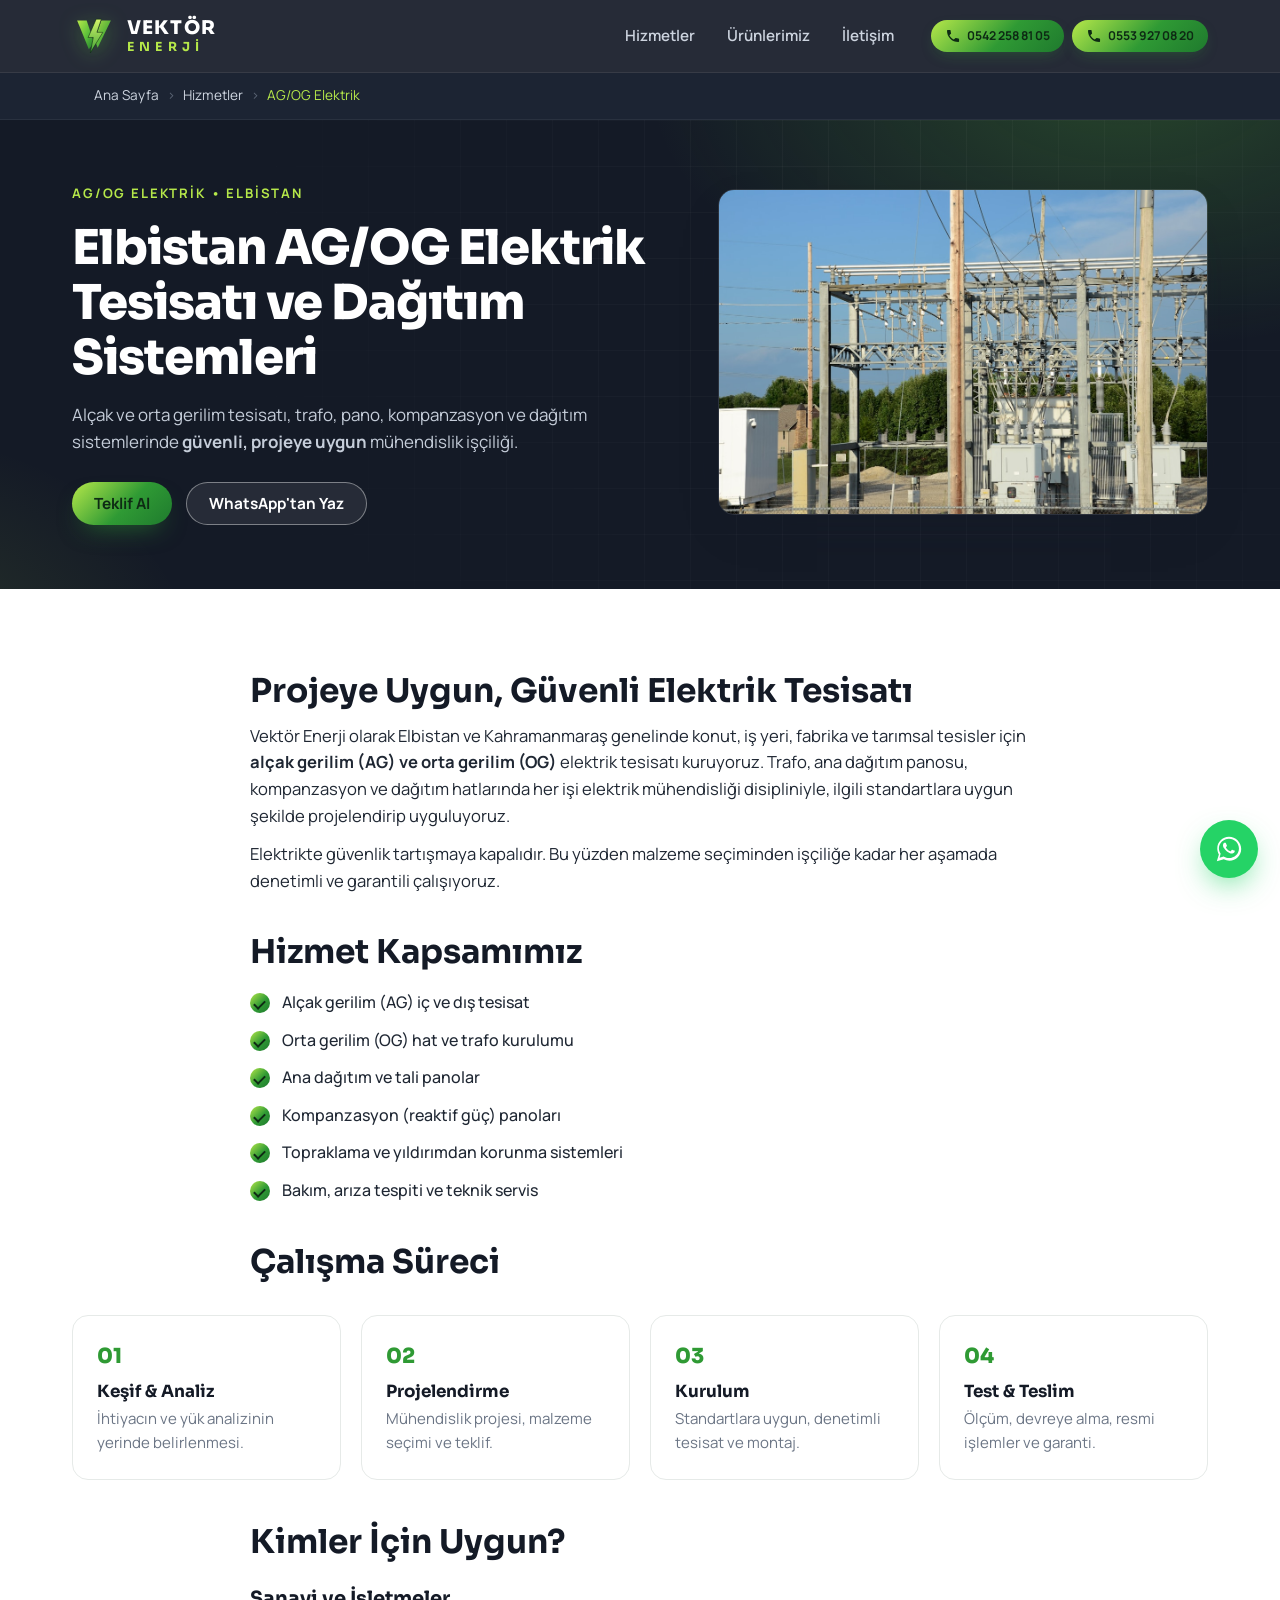
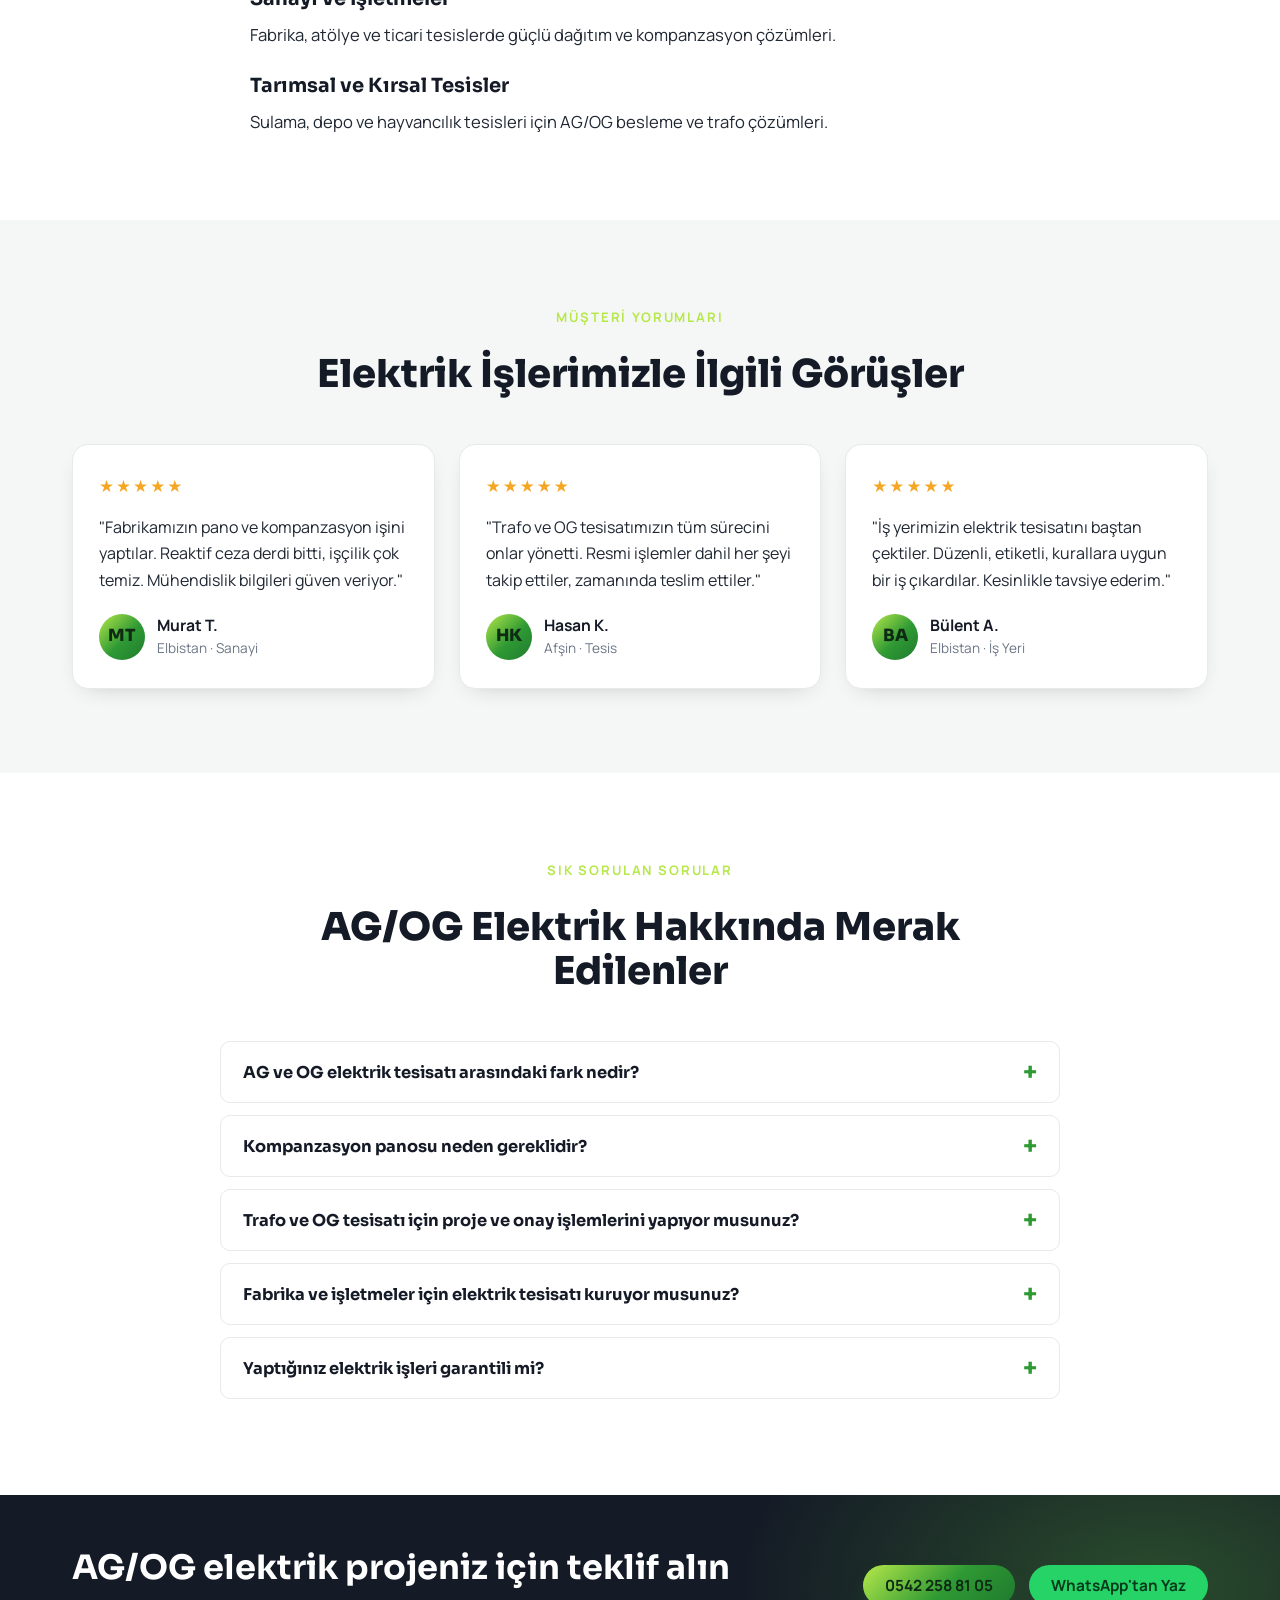
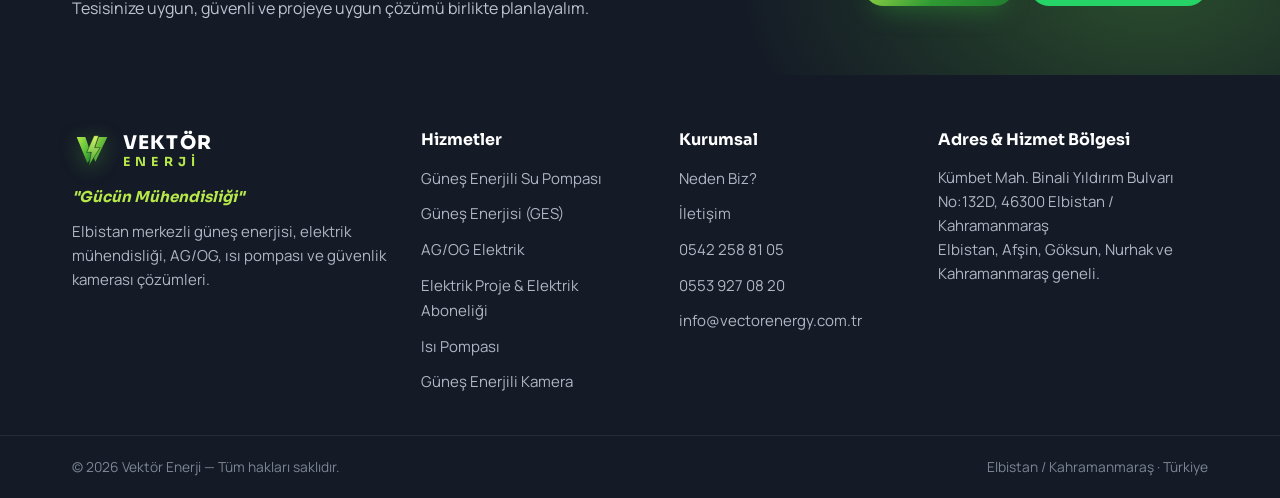
==== commit de5c9cf4: "Vektor Enerji - Web sitesi guncellemeleri" ====
--- a/ag-og-elektrik-elbistan.html
+++ b/ag-og-elektrik-elbistan.html
@@ -10,7 +10,7 @@
 <meta name="description" content="Elbistan'da AG/OG (alçak ve orta gerilim) elektrik tesisatı, trafo, pano, kompanzasyon ve dağıtım sistemleri kurulumu. Projeye uygun, güvenli ve denetimli mühendislik işçiliği ☎ 0542 258 81 05" />
 <meta name="keywords" content="Elbistan AG OG elektrik, orta gerilim Elbistan, alçak gerilim tesisat, trafo kurulumu Elbistan, kompanzasyon panosu, elektrik panosu Elbistan, Kahramanmaraş elektrik tesisat, dağıtım sistemleri" />
 <meta name="robots" content="index, follow, max-image-preview:large" />
-<link rel="canonical" href="https://www.vektorenerji.com.tr/ag-og-elektrik-elbistan.html" />
+<link rel="canonical" href="https://www.vectorenergy.com.tr/ag-og-elektrik-elbistan.html" />
 
 <!-- Geo / Local SEO -->
 <meta name="geo.region" content="TR-46" />
@@ -24,14 +24,14 @@
 <meta property="og:site_name" content="Vektör Enerji" />
 <meta property="og:title" content="Elbistan AG/OG Elektrik Tesisatı | Vektör Enerji" />
 <meta property="og:description" content="Alçak ve orta gerilim tesisatı, trafo, pano, kompanzasyon ve dağıtım sistemlerinde güvenli, projeye uygun mühendislik çözümleri — Elbistan." />
-<meta property="og:url" content="https://www.vektorenerji.com.tr/ag-og-elektrik-elbistan.html" />
-<meta property="og:image" content="https://www.vektorenerji.com.tr/assets/hizmet-agog-elektrik.jpg" />
+<meta property="og:url" content="https://www.vectorenergy.com.tr/ag-og-elektrik-elbistan.html" />
+<meta property="og:image" content="https://www.vectorenergy.com.tr/assets/hizmet-agog-elektrik.jpg" />
 
 <!-- Twitter -->
 <meta name="twitter:card" content="summary_large_image" />
 <meta name="twitter:title" content="Elbistan AG/OG Elektrik Tesisatı | Vektör Enerji" />
 <meta name="twitter:description" content="Trafo, pano, kompanzasyon ve dağıtım sistemlerinde güvenli, projeye uygun kurulum." />
-<meta name="twitter:image" content="https://www.vektorenerji.com.tr/assets/hizmet-agog-elektrik.jpg" />
+<meta name="twitter:image" content="https://www.vectorenergy.com.tr/assets/hizmet-agog-elektrik.jpg" />
 
 <link rel="icon" type="image/svg+xml" href="assets/favicon.svg" />
 <link rel="apple-touch-icon" href="assets/favicon.svg" />
@@ -52,7 +52,7 @@
   "serviceType": "AG/OG Elektrik Tesisatı ve Dağıtım Sistemleri",
   "name": "Elbistan AG/OG Elektrik Sistemleri",
   "description": "Alçak ve orta gerilim elektrik tesisatı, trafo, pano, kompanzasyon ve dağıtım sistemlerinde projeye uygun, güvenli ve denetimli kurulum.",
-  "url": "https://www.vektorenerji.com.tr/ag-og-elektrik-elbistan.html",
+  "url": "https://www.vectorenergy.com.tr/ag-og-elektrik-elbistan.html",
   "areaServed": [
     { "@type": "City", "name": "Elbistan" },
     { "@type": "City", "name": "Afşin" },
@@ -63,7 +63,7 @@
     "@type": "ElectricalContractor",
     "name": "Vektör Enerji",
     "telephone": "+905422588105",
-    "url": "https://www.vektorenerji.com.tr/",
+    "url": "https://www.vectorenergy.com.tr/",
     "address": {
       "@type": "PostalAddress",
       "streetAddress": "Kümbet Mah. Binali Yıldırım Bulvarı No:132D",
@@ -82,9 +82,9 @@
   "@context": "https://schema.org",
   "@type": "BreadcrumbList",
   "itemListElement": [
-    { "@type": "ListItem", "position": 1, "name": "Ana Sayfa", "item": "https://www.vektorenerji.com.tr/" },
-    { "@type": "ListItem", "position": 2, "name": "Hizmetler", "item": "https://www.vektorenerji.com.tr/#hizmetler" },
-    { "@type": "ListItem", "position": 3, "name": "AG/OG Elektrik", "item": "https://www.vektorenerji.com.tr/ag-og-elektrik-elbistan.html" }
+    { "@type": "ListItem", "position": 1, "name": "Ana Sayfa", "item": "https://www.vectorenergy.com.tr/" },
+    { "@type": "ListItem", "position": 2, "name": "Hizmetler", "item": "https://www.vectorenergy.com.tr/#hizmetler" },
+    { "@type": "ListItem", "position": 3, "name": "AG/OG Elektrik", "item": "https://www.vectorenergy.com.tr/ag-og-elektrik-elbistan.html" }
   ]
 }
 </script>
@@ -136,18 +136,19 @@
     </a>
     <nav class="main-nav" id="nav" aria-label="Ana menü">
       <a href="index.html#hizmetler">Hizmetler</a>
-      <a href="gunes-enerjisi-elbistan.html">Güneş Enerjisi</a>
-      <a href="gunes-enerjili-su-pompasi-elbistan.html">Su Pompası</a>
-      <a href="isi-pompasi-elbistan.html">Isı Pompası</a>
-      <a href="gunes-enerjili-kamera-elbistan.html">Kamera</a>
+      <a href="urunler.html">Ürünlerimiz</a>
       <a href="index.html#iletisim">İletişim</a>
     </nav>
-    <div class="header-phones" aria-label="Telefon numaraları">
-      <svg viewBox="0 0 24 24" width="16" height="16" aria-hidden="true"><path fill="currentColor" d="M6.6 10.8c1.4 2.8 3.8 5.1 6.6 6.6l2.2-2.2c.3-.3.7-.4 1-.2 1.2.4 2.4.6 3.7.6.6 0 1 .4 1 1V20c0 .6-.4 1-1 1C10.5 21 3 13.5 3 4c0-.6.4-1 1-1h3.5c.6 0 1 .4 1 1 0 1.3.2 2.5.6 3.7.1.4 0 .8-.3 1z"/></svg>
-      <a href="tel:+905422588105">0542 258 81 05</a>
-      <span class="phone-sep">|</span>
-      <a href="tel:+905539270820">0553 927 08 20</a>
-    </div>
+     <div class="header-phones-wrap" aria-label="Telefon numaraları">
+       <a href="tel:+905422588105" class="header-phone-btn">
+         <svg viewBox="0 0 24 24" width="16" height="16" aria-hidden="true"><path fill="currentColor" d="M6.6 10.8c1.4 2.8 3.8 5.1 6.6 6.6l2.2-2.2c.3-.3.7-.4 1-.2 1.2.4 2.4.6 3.7.6.6 0 1 .4 1 1V20c0 .6-.4 1-1 1C10.5 21 3 13.5 3 4c0-.6.4-1 1-1h3.5c.6 0 1 .4 1 1 0 1.3.2 2.5.6 3.7.1.4 0 .8-.3 1z"/></svg>
+         0542 258 81 05
+       </a>
+       <a href="tel:+905539270820" class="header-phone-btn">
+         <svg viewBox="0 0 24 24" width="16" height="16" aria-hidden="true"><path fill="currentColor" d="M6.6 10.8c1.4 2.8 3.8 5.1 6.6 6.6l2.2-2.2c.3-.3.7-.4 1-.2 1.2.4 2.4.6 3.7.6.6 0 1 .4 1 1V20c0 .6-.4 1-1 1C10.5 21 3 13.5 3 4c0-.6.4-1 1-1h3.5c.6 0 1 .4 1 1 0 1.3.2 2.5.6 3.7.1.4 0 .8-.3 1z"/></svg>
+         0553 927 08 20
+       </a>
+     </div>
     <button class="nav-toggle" id="navToggle" aria-label="Menüyü aç/kapat" aria-expanded="false" aria-controls="nav">
       <span></span><span></span><span></span>
     </button>
@@ -311,7 +312,7 @@
         <li><a href="gunes-enerjili-su-pompasi-elbistan.html">Güneş Enerjili Su Pompası</a></li>
         <li><a href="gunes-enerjisi-elbistan.html">Güneş Enerjisi (GES)</a></li>
         <li><a href="ag-og-elektrik-elbistan.html">AG/OG Elektrik</a></li>
-        <li><a href="elektrik-proje-cizimi-elbistan.html">Elektrik Proje & Saat Bağlama</a></li>
+        <li><a href="elektrik-proje-cizimi-elbistan.html">Elektrik Proje & Elektrik Aboneliği</a></li>
         <li><a href="isi-pompasi-elbistan.html">Isı Pompası</a></li>
         <li><a href="gunes-enerjili-kamera-elbistan.html">Güneş Enerjili Kamera</a></li>
       </ul>
@@ -323,7 +324,7 @@
         <li><a href="index.html#iletisim">İletişim</a></li>
         <li><a href="tel:+905422588105">0542 258 81 05</a></li>
         <li><a href="tel:+905539270820">0553 927 08 20</a></li>
-        <li><a href="mailto:info@vektorenerji.com.tr">info@vektorenerji.com.tr</a></li>
+        <li><a href="mailto:info@vectorenergy.com.tr">info@vectorenergy.com.tr</a></li>
       </ul>
     </div>
     <div class="footer-col">
@@ -347,3 +348,5 @@
 <script src="script.js" defer></script>
 </body>
 </html>
+
+
--- a/styles.css
+++ b/styles.css
@@ -70,42 +70,37 @@
 .main-nav{display:flex;gap:6px;margin-left:auto}
 .main-nav a{color:#cdd4df;padding:9px 13px;border-radius:8px;font-weight:600;font-size:.95rem;transition:color var(--t),background var(--t)}
 .main-nav a:hover{color:#fff;background:rgba(255,255,255,.08)}
-.header-phones {
+.header-phones-wrap {
+  display: inline-flex;
+  align-items: center;
+  gap: 8px;
+  margin-left: 6px;
+}
+.header-phone-btn {
   display: inline-flex;
   align-items: center;
   gap: 6px;
   background: var(--grad);
   color: #0e2b14;
-  padding: 8px 12px;
+  padding: 8px 14px;
   border-radius: 999px;
   font-weight: 700;
   font-size: 0.76rem;
   line-height: 1.2;
-  margin-left: 6px;
   box-shadow: 0 6px 16px -6px rgba(47, 154, 52, 0.4);
   animation: pulse-lime 2s infinite;
-  transition: transform var(--t);
+  transition: transform var(--t), opacity var(--t);
   white-space: nowrap;
-}
-.header-phones:hover {
+  text-decoration: none;
+}
+.header-phone-btn:hover {
   animation: none;
   transform: translateY(-2px);
-}
-.header-phones svg {
+  opacity: 0.9;
+}
+.header-phone-btn svg {
   flex-shrink: 0;
   color: #0e2b14;
-}
-.header-phones a {
-  color: #0e2b14;
-  transition: opacity 0.2s;
-}
-.header-phones a:hover {
-  opacity: 0.7;
-}
-.header-phones .phone-sep {
-  opacity: 0.35;
-  font-weight: 400;
-  margin: 0 2px;
 }
 .nav-toggle{display:none;flex-direction:column;gap:5px;background:none;border:0;cursor:pointer;padding:8px;margin-left:auto}
 .nav-toggle span{width:26px;height:3px;background:#fff;border-radius:3px;transition:var(--t)}
@@ -530,7 +525,7 @@
   .main-nav.open{transform:translateY(0)}
   .main-nav a{padding:14px 12px;border-radius:8px;border-bottom:1px solid rgba(255,255,255,.05)}
   .nav-toggle{display:flex}
-  .header-phones{display:none}
+  .header-phones-wrap{display:none}
   .values-grid{grid-template-columns:1fr}
   .value{border-left:0;border-top:1px solid rgba(255,255,255,.07)}
   .value:first-child{border-top:0}
